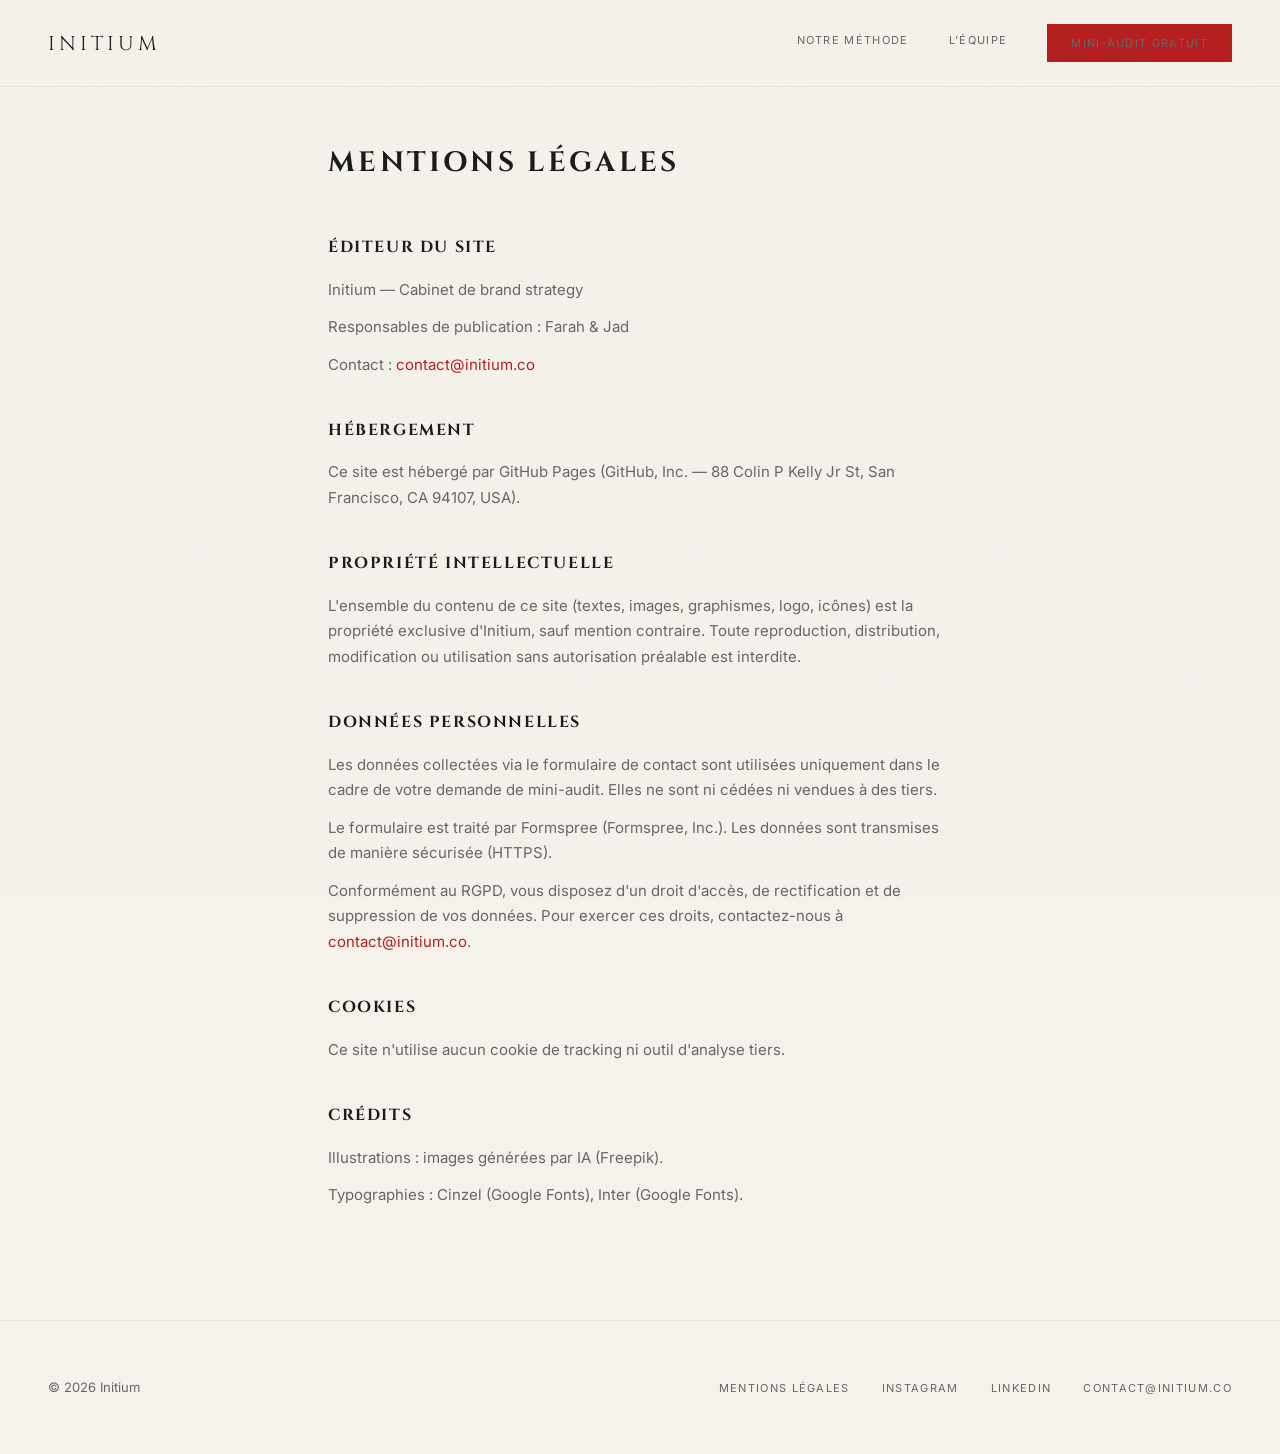
==== mentions-legales.html @ c175eb3e "Initium V3 — site one-page + mini-audit landing" ====
<!DOCTYPE html>
<html lang="fr">
<head>
  <meta charset="UTF-8">
  <meta name="viewport" content="width=device-width, initial-scale=1.0">
  <title>Mentions légales — Initium</title>
  <link href="https://fonts.googleapis.com/css2?family=Cinzel:wght@400;500;700&family=Inter:wght@300;400;500&display=swap" rel="stylesheet">
  <link rel="stylesheet" href="css/style.css">
</head>
<body>

  <!-- Navigation -->
  <nav class="site-nav" id="nav">
    <a href="index.html" class="site-nav__logo">Initium</a>
    <button class="site-nav__hamburger" id="hamburger" aria-label="Menu">
      <span></span><span></span><span></span>
    </button>
    <ul class="site-nav__links" id="navLinks">
      <li><a href="index.html#methode">Notre méthode</a></li>
      <li><a href="index.html#equipe">L'équipe</a></li>
      <li><a href="mini-audit.html" class="btn btn--filled" style="padding: 10px 24px; font-size: 11px;">Mini-audit gratuit</a></li>
    </ul>
  </nav>

  <!-- ===== CONTENU ===== -->
  <div class="legal-content">
    <h1>Mentions légales</h1>

    <h2>Éditeur du site</h2>
    <p>Initium — Cabinet de brand strategy</p>
    <p>Responsables de publication : Farah &amp; Jad</p>
    <p>Contact : <a href="mailto:contact@initium.co" style="color: var(--rouge);">contact@initium.co</a></p>

    <h2>Hébergement</h2>
    <p>Ce site est hébergé par GitHub Pages (GitHub, Inc. — 88 Colin P Kelly Jr St, San Francisco, CA 94107, USA).</p>

    <h2>Propriété intellectuelle</h2>
    <p>L'ensemble du contenu de ce site (textes, images, graphismes, logo, icônes) est la propriété exclusive d'Initium, sauf mention contraire. Toute reproduction, distribution, modification ou utilisation sans autorisation préalable est interdite.</p>

    <h2>Données personnelles</h2>
    <p>Les données collectées via le formulaire de contact sont utilisées uniquement dans le cadre de votre demande de mini-audit. Elles ne sont ni cédées ni vendues à des tiers.</p>
    <p>Le formulaire est traité par Formspree (Formspree, Inc.). Les données sont transmises de manière sécurisée (HTTPS).</p>
    <p>Conformément au RGPD, vous disposez d'un droit d'accès, de rectification et de suppression de vos données. Pour exercer ces droits, contactez-nous à <a href="mailto:contact@initium.co" style="color: var(--rouge);">contact@initium.co</a>.</p>

    <h2>Cookies</h2>
    <p>Ce site n'utilise aucun cookie de tracking ni outil d'analyse tiers.</p>

    <h2>Crédits</h2>
    <p>Illustrations : images générées par IA (Freepik).</p>
    <p>Typographies : Cinzel (Google Fonts), Inter (Google Fonts).</p>
  </div>

  <!-- ===== FOOTER ===== -->
  <footer class="site-footer">
    <span>© 2026 Initium</span>
    <ul class="site-footer__links">
      <li><a href="mentions-legales.html">Mentions légales</a></li>
      <li><a href="https://instagram.com/" target="_blank" rel="noopener">Instagram</a></li>
      <li><a href="https://linkedin.com/" target="_blank" rel="noopener">LinkedIn</a></li>
      <li><a href="mailto:contact@initium.co">contact@initium.co</a></li>
    </ul>
  </footer>

  <!-- ===== SCRIPTS ===== -->
  <script>
    /* --- Hamburger menu --- */
    const hamburger = document.getElementById('hamburger');
    const navLinks = document.getElementById('navLinks');
    hamburger.addEventListener('click', () => {
      hamburger.classList.toggle('active');
      navLinks.classList.toggle('open');
    });
    navLinks.querySelectorAll('a').forEach(link => {
      link.addEventListener('click', () => {
        hamburger.classList.remove('active');
        navLinks.classList.remove('open');
      });
    });

    /* --- Nav scroll --- */
    const nav = document.getElementById('nav');
    window.addEventListener('scroll', () => {
      nav.classList.toggle('site-nav--scrolled', window.scrollY > 80);
    });
  </script>

</body>
</html>
---- css/style.css ----
/* ===== INITIUM V2.0.1 — Poussé ===== */
/* Télescopage temporel · Patterns actifs · Textures · Dynamique */

/* --- Reset --- */
*, *::before, *::after { margin: 0; padding: 0; box-sizing: border-box; }

/* --- Variables --- */
:root {
  --blanc-casse: #F5F2EC;
  --noir-encre: #1A1A1A;
  --gris-cendre: #666666;
  --gris-perle: #E8E4DC;
  --rouge: #B51E1E;
  --blanc: #FFFFFF;
}

/* --- Curseur rouge --- */
html { cursor: default; }
.cursor-dot {
  position: fixed;
  width: 10px; height: 10px;
  background: var(--rouge);
  border-radius: 50%;
  pointer-events: none;
  z-index: 9999;
  mix-blend-mode: multiply;
  transition: transform 0.15s ease, opacity 0.2s;
  transform: translate(-50%, -50%);
}
.cursor-dot--hover {
  transform: translate(-50%, -50%) scale(3);
  opacity: 0.4;
}

/* --- Texture papier (overlay global) --- */
body::before {
  content: '';
  position: fixed;
  inset: 0;
  z-index: 9000;
  pointer-events: none;
  opacity: 0.03;
  background-image: url("data:image/svg+xml,%3Csvg width='300' height='300' xmlns='http://www.w3.org/2000/svg'%3E%3Cfilter id='n'%3E%3CfeTurbulence type='fractalNoise' baseFrequency='0.75' numOctaves='4' stitchTiles='stitch'/%3E%3C/filter%3E%3Crect width='100%25' height='100%25' filter='url(%23n)' opacity='1'/%3E%3C/svg%3E");
}

/* --- Base --- */
html { scroll-behavior: smooth; }

body {
  font-family: 'Inter', 'Helvetica Neue', Helvetica, Arial, sans-serif;
  background: var(--blanc-casse);
  color: var(--noir-encre);
  font-size: 17px;
  line-height: 1.65;
  -webkit-font-smoothing: antialiased;
  overflow-x: hidden;
}

/* --- Typographie lapidaire --- */
.t-lapidaire {
  font-family: 'Cinzel', 'Trajan Pro', serif;
  text-transform: uppercase;
  letter-spacing: 0.12em;
  font-weight: 400;
  line-height: 1.15;
}
.t-lapidaire--xxl {
  font-size: clamp(48px, 7vw, 120px);
  letter-spacing: 0.08em;
  line-height: 1.0;
}
.t-lapidaire--lg {
  font-size: clamp(32px, 4.5vw, 64px);
  letter-spacing: 0.15em;
}
.t-lapidaire--md {
  font-size: clamp(22px, 3vw, 38px);
  letter-spacing: 0.12em;
}
.t-lapidaire--sm {
  font-size: clamp(13px, 1.2vw, 15px);
  letter-spacing: 0.2em;
}

/* --- Typographie corps --- */
.t-corps { font-size: 17px; line-height: 1.65; color: var(--gris-cendre); }
.t-corps--lg { font-size: 19px; line-height: 1.7; }

/* --- Intertitre rouge petites capitales --- */
.t-intertitre {
  font-family: 'Cinzel', serif;
  font-size: 12px;
  letter-spacing: 0.25em;
  text-transform: uppercase;
  color: var(--rouge);
  font-weight: 400;
}

/* --- Links --- */
a { color: inherit; text-decoration: none; }

/* --- Filets --- */
.filet { width: 48px; height: 1px; background: var(--rouge); }
.filet--v { width: 1px; height: 48px; background: var(--rouge); }
.filet--long { width: 100%; height: 1px; background: var(--gris-perle); }
.filet--rouge-long { width: 100%; height: 1px; background: var(--rouge); opacity: 0.3; }

/* --- Boutons --- */
.btn {
  display: inline-block;
  padding: 14px 36px;
  font-family: 'Inter', sans-serif;
  font-size: 12px;
  letter-spacing: 0.15em;
  text-transform: uppercase;
  color: var(--noir-encre);
  background: transparent;
  border: none;
  border-bottom: 1px solid var(--rouge);
  border-radius: 0;
  cursor: pointer;
  transition: all 0.4s cubic-bezier(0.25, 0, 0, 1);
  position: relative;
}
.btn::after {
  content: '';
  position: absolute;
  bottom: -1px; left: 0;
  width: 0; height: 1px;
  background: var(--rouge);
  transition: width 0.4s cubic-bezier(0.25, 0, 0, 1);
}
.btn:hover { color: var(--rouge); }
.btn:hover::after { width: 100%; }

.btn--filled {
  background: var(--rouge);
  color: var(--blanc-casse);
  border-bottom: none;
  padding: 16px 40px;
}
.btn--filled:hover {
  background: var(--noir-encre);
  color: var(--blanc-casse);
}

/* --- Navigation --- */
.site-nav {
  position: fixed;
  top: 0; left: 0; right: 0;
  z-index: 1000;
  display: flex;
  justify-content: space-between;
  align-items: center;
  padding: 24px 48px;
  background: rgba(245, 242, 236, 0.9);
  backdrop-filter: blur(12px);
  border-bottom: 1px solid rgba(26, 26, 26, 0.06);
  transition: padding 0.3s;
}
.site-nav--scrolled { padding: 16px 48px; }

.site-nav__logo {
  font-family: 'Cinzel', serif;
  font-size: 20px;
  letter-spacing: 0.2em;
  text-transform: uppercase;
  color: var(--noir-encre);
}

.site-nav__links {
  display: flex; gap: 40px; list-style: none;
}
.site-nav__links a {
  font-family: 'Inter', sans-serif;
  font-size: 11px;
  letter-spacing: 0.12em;
  text-transform: uppercase;
  color: var(--gris-cendre);
  transition: color 0.3s;
  position: relative;
}
.site-nav__links a::after {
  content: '';
  position: absolute;
  bottom: -4px; left: 0;
  width: 0; height: 1px;
  background: var(--rouge);
  transition: width 0.3s;
}
.site-nav__links a:hover { color: var(--rouge); }
.site-nav__links a:hover::after { width: 100%; }

/* ===== PATTERNS ===== */

/* Pointillés */
.pat-dots {
  background-image: radial-gradient(circle, var(--noir-encre) 1px, transparent 1px);
  background-size: 24px 24px;
}

/* Grille fine */
.pat-grid {
  background-image:
    linear-gradient(rgba(26, 26, 26, 0.07) 1px, transparent 1px),
    linear-gradient(90deg, rgba(26, 26, 26, 0.07) 1px, transparent 1px);
  background-size: 48px 48px;
}

/* Grille dense */
.pat-grid-dense {
  background-image:
    linear-gradient(rgba(26, 26, 26, 0.04) 1px, transparent 1px),
    linear-gradient(90deg, rgba(26, 26, 26, 0.04) 1px, transparent 1px);
  background-size: 16px 16px;
}

/* Lignes horizontales */
.pat-lines {
  background-image: repeating-linear-gradient(
    0deg, transparent, transparent 23px,
    rgba(26, 26, 26, 0.06) 23px, rgba(26, 26, 26, 0.06) 24px
  );
}

/* Diagonales */
.pat-diag {
  background-image: repeating-linear-gradient(
    45deg, transparent, transparent 11px,
    rgba(26, 26, 26, 0.04) 11px, rgba(26, 26, 26, 0.04) 12px
  );
}

/* Méandre grec (simplifié CSS) */
.pat-meandre {
  background-image:
    linear-gradient(90deg, transparent 44px, rgba(26,26,26,0.05) 44px, rgba(26,26,26,0.05) 45px, transparent 45px),
    linear-gradient(transparent 44px, rgba(26,26,26,0.05) 44px, rgba(26,26,26,0.05) 45px, transparent 45px),
    linear-gradient(90deg, transparent 20px, rgba(26,26,26,0.03) 20px, rgba(26,26,26,0.03) 21px, transparent 21px),
    linear-gradient(transparent 20px, rgba(26,26,26,0.03) 20px, rgba(26,26,26,0.03) 21px, transparent 21px);
  background-size: 45px 45px, 45px 45px, 21px 21px, 21px 21px;
}

/* Chevrons */
.pat-chevron {
  background-image:
    linear-gradient(135deg, rgba(26,26,26,0.04) 25%, transparent 25%),
    linear-gradient(225deg, rgba(26,26,26,0.04) 25%, transparent 25%);
  background-size: 40px 20px;
  background-position: 0 0, 20px 0;
}

/* Damier */
.pat-checker {
  background-image:
    linear-gradient(45deg, rgba(26,26,26,0.03) 25%, transparent 25%, transparent 75%, rgba(26,26,26,0.03) 75%),
    linear-gradient(45deg, rgba(26,26,26,0.03) 25%, transparent 25%, transparent 75%, rgba(26,26,26,0.03) 75%);
  background-size: 40px 40px;
  background-position: 0 0, 20px 20px;
}

/* Pattern inversé (sur fond sombre) */
.pat-dots--light {
  background-image: radial-gradient(circle, rgba(245,242,236,0.08) 1px, transparent 1px);
  background-size: 24px 24px;
}
.pat-grid--light {
  background-image:
    linear-gradient(rgba(245,242,236,0.05) 1px, transparent 1px),
    linear-gradient(90deg, rgba(245,242,236,0.05) 1px, transparent 1px);
  background-size: 48px 48px;
}
.pat-diag--light {
  background-image: repeating-linear-gradient(
    45deg, transparent, transparent 11px,
    rgba(245,242,236,0.04) 11px, rgba(245,242,236,0.04) 12px
  );
}

/* ===== PATTERN LAYERS (positionnés absolument) ===== */
.pattern-layer {
  position: absolute;
  pointer-events: none;
  z-index: 0;
}

/* ===== SECTIONS ===== */
.section {
  padding: 160px 48px;
  position: relative;
  overflow: visible;
}
.section__inner {
  max-width: 1200px;
  margin: 0 auto;
  position: relative;
  z-index: 2;
}

.section--blanc { background: var(--blanc-casse); }
.section--perle { background: var(--gris-perle); }
.section--noir { background: var(--noir-encre); color: var(--blanc-casse); }
.section--noir .t-corps { color: rgba(245, 242, 236, 0.55); }

/* ===== HERO ===== */
.hero {
  min-height: 100vh;
  display: flex;
  align-items: center;
  position: relative;
  overflow: visible;
  background: var(--blanc-casse);
  padding-top: 80px;
}

.hero__inner {
  max-width: 1300px;
  margin: 0 auto;
  padding: 0 48px;
  display: grid;
  grid-template-columns: 1fr 1fr;
  gap: 80px;
  align-items: center;
  width: 100%;
  position: relative;
  z-index: 2;
}

.hero__content { position: relative; z-index: 2; }

/* Grande lettre décorative en arrière-plan */
.hero__deco-letter {
  position: absolute;
  font-family: 'Cinzel', serif;
  font-size: clamp(200px, 30vw, 500px);
  color: transparent;
  -webkit-text-stroke: 1px rgba(26, 26, 26, 0.04);
  line-height: 1;
  z-index: 0;
  pointer-events: none;
  user-select: none;
  top: 50%;
  left: -10%;
  transform: translateY(-50%);
}

.hero__figure {
  position: relative;
  z-index: 1;
  display: flex;
  align-items: flex-end;
  justify-content: center;
  min-height: 600px;
  overflow: visible;
}

.hero__figure img {
  height: 110vh;
  width: auto;
  max-width: none;
  max-height: none;
  position: relative;
  z-index: 2;
  transform: rotate(-2deg);
  transform-origin: bottom center;
  transition: transform 0.6s cubic-bezier(0.25, 0, 0, 1);
  margin-bottom: -15vh;
  filter: drop-shadow(20px 30px 40px rgba(26, 26, 26, 0.35));
}

/* Cadre pattern derrière la figure */
.hero__figure-frame {
  position: absolute;
  width: 90%;
  height: 100%;
  z-index: 1;
  mix-blend-mode: multiply;
}
/* Décalé en haut à droite */
.hero__figure-frame--offset {
  top: -40px;
  right: -40px;
}

/* ===== MARQUEE / BANDEAU DÉFILANT ===== */
.marquee {
  overflow: hidden;
  white-space: nowrap;
  padding: 32px 0;
  border-top: 1px solid rgba(26,26,26,0.06);
  border-bottom: 1px solid rgba(26,26,26,0.06);
  position: relative;
}
.marquee--noir {
  background: var(--noir-encre);
  border-color: rgba(245,242,236,0.06);
}
.marquee__track {
  display: inline-flex;
  animation: marquee-scroll 30s linear infinite;
}
.marquee__item {
  font-family: 'Cinzel', serif;
  font-size: clamp(24px, 3vw, 42px);
  text-transform: uppercase;
  letter-spacing: 0.15em;
  padding: 0 48px;
  color: var(--noir-encre);
  display: flex;
  align-items: center;
  gap: 48px;
}
.marquee--noir .marquee__item { color: rgba(245,242,236,0.15); }
.marquee__sep {
  width: 6px; height: 6px;
  background: var(--rouge);
  border-radius: 0;
  flex-shrink: 0;
}
@keyframes marquee-scroll {
  0% { transform: translateX(0); }
  100% { transform: translateX(-50%); }
}

/* ===== SPLIT LAYOUT ===== */
.split {
  display: grid;
  grid-template-columns: 1fr 1fr;
  gap: 0;
  align-items: stretch;
  min-height: 80vh;
}

.split__text {
  padding: 100px 80px;
  display: flex;
  flex-direction: column;
  justify-content: center;
  position: relative;
}

.split__figure {
  position: relative;
  min-height: 700px;
  display: flex;
  align-items: center;
  justify-content: center;
  overflow: visible;
}
.split__figure img {
  height: 100vh;
  width: auto;
  max-width: none;
  max-height: none;
  position: relative;
  z-index: 2;
  transform: rotate(1.5deg);
  transform-origin: center bottom;
  margin-top: -10vh;
  margin-bottom: -10vh;
  filter: drop-shadow(15px 25px 35px rgba(26, 26, 26, 0.3));
}


/* ===== NUMÉRO DE SECTION GÉANT ===== */
.section-num-giant {
  font-family: 'Cinzel', serif;
  font-size: clamp(80px, 12vw, 180px);
  color: transparent;
  -webkit-text-stroke: 1px rgba(26, 26, 26, 0.06);
  line-height: 1;
  position: absolute;
  right: -20px;
  top: -20px;
  z-index: 0;
  pointer-events: none;
  user-select: none;
}
.section--noir .section-num-giant {
  -webkit-text-stroke-color: rgba(245, 242, 236, 0.05);
}

/* ===== SECTION NUMBER (petit) ===== */
.section-number {
  font-family: 'Cinzel', serif;
  font-size: 11px;
  letter-spacing: 0.3em;
  color: var(--gris-cendre);
  margin-bottom: 48px;
  display: flex;
  align-items: center;
  gap: 16px;
}
.section-number::after {
  content: '';
  width: 60px; height: 1px;
  background: var(--rouge);
  opacity: 0.4;
}
.section--noir .section-number::after { opacity: 0.3; }

/* ===== CARDS ===== */
.cards-row {
  display: grid;
  grid-template-columns: repeat(3, 1fr);
  gap: 1px;
  margin-top: 80px;
}

.card {
  background: var(--blanc-casse);
  padding: 56px 40px;
  position: relative;
  overflow: hidden;
  transition: background 0.3s;
}
.card:hover { background: var(--gris-perle); }

.card__corner {
  position: absolute;
  top: 0; right: 0;
  width: 40px; height: 40px;
  border-right: 1px solid var(--rouge);
  border-top: 1px solid var(--rouge);
  opacity: 0.3;
  transition: opacity 0.3s;
}
.card:hover .card__corner { opacity: 1; }

.card__roman {
  font-family: 'Cinzel', serif;
  font-size: 14px;
  letter-spacing: 0.2em;
  color: var(--rouge);
  margin-bottom: 24px;
}

.card__title {
  font-family: 'Cinzel', serif;
  font-size: 17px;
  letter-spacing: 0.1em;
  text-transform: uppercase;
  color: var(--noir-encre);
  margin-bottom: 16px;
  line-height: 1.3;
}

.card__text {
  font-size: 15px;
  color: var(--gris-cendre);
  line-height: 1.65;
}

.section--noir .card {
  background: rgba(245, 242, 236, 0.02);
  border: 1px solid rgba(245, 242, 236, 0.04);
}
.section--noir .card:hover { background: rgba(245, 242, 236, 0.05); }
.section--noir .card__title { color: var(--blanc-casse); }

/* ===== ORNEMENTS ===== */

/* Frise grecque (méandre) en SVG inline */
.greek-border {
  height: 16px;
  background-repeat: repeat-x;
  background-size: 32px 16px;
  background-image: url("data:image/svg+xml,%3Csvg xmlns='http://www.w3.org/2000/svg' width='32' height='16' viewBox='0 0 32 16'%3E%3Cpath d='M0 8h8V0h8v8h8v8H8V8H0z' fill='none' stroke='%23B51E1E' stroke-width='0.5' opacity='0.35'/%3E%3C/svg%3E");
  opacity: 0.6;
}

/* Croix décorative */
.ornament-cross {
  display: inline-block;
  width: 20px; height: 20px;
  position: relative;
}
.ornament-cross::before,
.ornament-cross::after {
  content: '';
  position: absolute;
  background: var(--rouge);
}
.ornament-cross::before {
  width: 1px; height: 100%;
  left: 50%; top: 0;
}
.ornament-cross::after {
  width: 100%; height: 1px;
  top: 50%; left: 0;
}

/* Point rouge */
.dot-red {
  display: inline-block;
  width: 6px; height: 6px;
  background: var(--rouge);
}

/* ===== REVEAL AU SCROLL ===== */
.reveal {
  opacity: 0;
  transform: translateY(40px);
  transition: opacity 0.8s cubic-bezier(0.25, 0, 0, 1),
              transform 0.8s cubic-bezier(0.25, 0, 0, 1);
}
.reveal--visible {
  opacity: 1;
  transform: translateY(0);
}
.reveal--delay-1 { transition-delay: 0.1s; }
.reveal--delay-2 { transition-delay: 0.2s; }
.reveal--delay-3 { transition-delay: 0.3s; }

/* Reveal horizontal */
.reveal-h {
  opacity: 0;
  transform: translateX(-30px);
  transition: opacity 0.8s cubic-bezier(0.25, 0, 0, 1),
              transform 0.8s cubic-bezier(0.25, 0, 0, 1);
}
.reveal-h--visible {
  opacity: 1;
  transform: translateX(0);
}

/* ===== FOOTER ===== */
.site-footer {
  padding: 56px 48px;
  border-top: 1px solid rgba(26,26,26,0.06);
  display: flex;
  justify-content: space-between;
  align-items: center;
  background: var(--blanc-casse);
  color: var(--gris-cendre);
  font-size: 13px;
}
.site-footer__links {
  display: flex; gap: 32px; list-style: none;
}
.site-footer__links a {
  font-size: 11px; letter-spacing: 0.12em;
  text-transform: uppercase; color: var(--gris-cendre);
  transition: color 0.3s;
}
.site-footer__links a:hover { color: var(--rouge); }

/* ===== SPACING ===== */
.mb-16 { margin-bottom: 16px; }
.mb-24 { margin-bottom: 24px; }
.mb-32 { margin-bottom: 32px; }
.mb-48 { margin-bottom: 48px; }
.mb-64 { margin-bottom: 64px; }
.mb-80 { margin-bottom: 80px; }

/* ===== RESPONSIVE ===== */
@media (max-width: 1024px) {
  .hero__inner { grid-template-columns: 1fr; gap: 48px; }
  .hero__figure { min-height: 400px; }
  .hero__figure img { height: 75vh; margin-bottom: -10vh; }
  .hero__deco-letter { font-size: 200px; }
  .split { grid-template-columns: 1fr; }
  .split__text { padding: 64px 32px; }
  .split__figure { min-height: 500px; }
  .split__figure img { height: 70vh; margin-top: -5vh; margin-bottom: -5vh; }
  .cards-row { grid-template-columns: 1fr; }
}

@media (max-width: 768px) {
  .site-nav { padding: 16px 24px; }
  .site-nav__links { gap: 20px; }
  .site-nav__links a { font-size: 10px; }
  .section { padding: 100px 24px; }
  .hero__inner { padding: 0 24px; }
  .split__text { padding: 48px 24px; }
  .marquee__item { font-size: 20px; padding: 0 24px; gap: 24px; }
  .section-num-giant { font-size: 80px; }
  .site-footer {
    flex-direction: column; gap: 20px;
    text-align: center; padding: 40px 24px;
  }
  .cursor-dot { display: none; }
}

@media (max-width: 480px) {
  .hero { padding-top: 60px; }
}

/* ===== V3 ADDITIONS ===== */

/* --- Hamburger Menu --- */
.site-nav__hamburger {
  display: none;
  flex-direction: column;
  gap: 5px;
  background: none;
  border: none;
  cursor: pointer;
  padding: 8px;
  z-index: 1002;
}
.site-nav__hamburger span {
  display: block;
  width: 24px;
  height: 1.5px;
  background: var(--noir-encre);
  transition: all 0.3s;
}
.site-nav__hamburger.active span:nth-child(1) {
  transform: rotate(45deg) translate(4px, 4px);
}
.site-nav__hamburger.active span:nth-child(2) { opacity: 0; }
.site-nav__hamburger.active span:nth-child(3) {
  transform: rotate(-45deg) translate(5px, -5px);
}

@media (max-width: 768px) {
  .site-nav__hamburger { display: flex; }
  .site-nav__links {
    position: fixed;
    top: 0; left: 0; right: 0; bottom: 0;
    background: rgba(245, 242, 236, 0.98);
    backdrop-filter: blur(20px);
    flex-direction: column;
    justify-content: center;
    align-items: center;
    gap: 32px;
    opacity: 0;
    pointer-events: none;
    transition: opacity 0.3s;
    z-index: 1001;
  }
  .site-nav__links.open {
    opacity: 1;
    pointer-events: all;
  }
  .site-nav__links a {
    font-size: 14px !important;
    letter-spacing: 0.15em;
  }
}

/* --- Timeline (Méthode section) --- */
.timeline {
  position: relative;
  margin-top: 80px;
}
.timeline::before {
  content: '';
  position: absolute;
  left: 0;
  top: 0;
  bottom: 0;
  width: 1px;
  background: rgba(245, 242, 236, 0.12);
}
.timeline__step {
  position: relative;
  padding: 0 0 64px 56px;
}
.timeline__step:last-child { padding-bottom: 0; }
.timeline__step::before {
  content: '';
  position: absolute;
  left: -4px;
  top: 6px;
  width: 9px;
  height: 9px;
  background: var(--rouge);
}
.timeline__roman {
  font-family: 'Cinzel', serif;
  font-size: 12px;
  letter-spacing: 0.25em;
  color: var(--rouge);
  margin-bottom: 12px;
}
.timeline__title {
  font-family: 'Cinzel', serif;
  font-size: 18px;
  letter-spacing: 0.1em;
  text-transform: uppercase;
  color: var(--blanc-casse);
  margin-bottom: 12px;
}
.timeline__text {
  font-size: 15px;
  color: rgba(245, 242, 236, 0.55);
  line-height: 1.65;
  margin-bottom: 8px;
  max-width: 520px;
}
.timeline__deliverable {
  font-size: 12px;
  letter-spacing: 0.1em;
  text-transform: uppercase;
  color: rgba(245, 242, 236, 0.35);
}

/* --- Grid 2x2 (Offres) --- */
.grid-2x2 {
  display: grid;
  grid-template-columns: 1fr 1fr;
  gap: 1px;
  margin-top: 64px;
}
.grid-2x2 .card { background: var(--blanc-casse); }
.grid-2x2 .card:hover { background: #faf8f4; }

.card__delai {
  font-size: 11px;
  letter-spacing: 0.1em;
  text-transform: uppercase;
  color: var(--rouge);
  margin-top: 16px;
  opacity: 0.7;
}

@media (max-width: 768px) {
  .grid-2x2 { grid-template-columns: 1fr; }
}

/* --- FAQ Accordion --- */
.faq-list { margin-top: 64px; }
.faq-item {
  border-bottom: 1px solid rgba(245, 242, 236, 0.08);
}
.faq-question {
  width: 100%;
  background: none;
  border: none;
  text-align: left;
  padding: 28px 48px 28px 0;
  font-family: 'Cinzel', serif;
  font-size: 15px;
  letter-spacing: 0.08em;
  color: var(--blanc-casse);
  cursor: pointer;
  position: relative;
  line-height: 1.4;
  transition: color 0.3s;
}
.faq-question:hover { color: var(--rouge); }
.faq-question::after {
  content: '+';
  position: absolute;
  right: 0;
  top: 50%;
  transform: translateY(-50%);
  font-family: 'Inter', sans-serif;
  font-size: 20px;
  font-weight: 300;
  transition: transform 0.3s;
}
.faq-item.open .faq-question::after {
  transform: translateY(-50%) rotate(45deg);
}
.faq-answer {
  max-height: 0;
  overflow: hidden;
  transition: max-height 0.4s cubic-bezier(0.25, 0, 0, 1), padding 0.4s;
  padding: 0 48px 0 0;
}
.faq-item.open .faq-answer {
  max-height: 300px;
  padding-bottom: 28px;
}
.faq-answer p {
  font-size: 15px;
  color: rgba(245, 242, 236, 0.55);
  line-height: 1.65;
}
.faq-roman {
  font-family: 'Cinzel', serif;
  font-size: 11px;
  letter-spacing: 0.2em;
  color: var(--rouge);
  margin-right: 16px;
}

/* --- CTA Final Section --- */
.cta-final {
  text-align: center;
  padding: 180px 48px;
}
.cta-final .t-corps { max-width: 480px; margin: 0 auto; }

/* --- Phrase mémorable (italic, styled) --- */
.phrase-memorable {
  font-family: 'Cinzel', serif;
  font-size: clamp(16px, 2vw, 20px);
  font-style: italic;
  color: var(--noir-encre);
  letter-spacing: 0.05em;
  line-height: 1.5;
  margin: 40px 0;
  padding: 32px 0;
  border-top: 1px solid var(--gris-perle);
  border-bottom: 1px solid var(--gris-perle);
}

/* --- Team mini-blocs --- */
.team-blocs {
  display: flex;
  gap: 32px;
  margin-top: 40px;
  flex-wrap: wrap;
}
.team-bloc {
  flex: 1;
  min-width: 160px;
  padding: 20px 0;
  border-top: 1px solid var(--gris-perle);
}
.team-bloc__label {
  font-size: 11px;
  letter-spacing: 0.15em;
  text-transform: uppercase;
  color: var(--rouge);
  margin-bottom: 8px;
}
.team-bloc__value {
  font-size: 14px;
  color: var(--gris-cendre);
  line-height: 1.5;
}

/* --- Parcours (team bios) --- */
.team-parcours {
  font-size: 13px;
  color: var(--gris-cendre);
  margin-top: 8px;
  line-height: 1.6;
}
.team-parcours strong {
  color: var(--noir-encre);
  font-weight: 500;
}

/* --- Retainer note --- */
.retainer-note {
  text-align: center;
  font-size: 13px;
  letter-spacing: 0.08em;
  color: var(--gris-cendre);
  font-style: italic;
  margin-top: 48px;
}

/* --- Mini-audit page --- */
.mini-hero {
  min-height: auto;
  max-height: 40vh;
  display: flex;
  align-items: center;
  justify-content: center;
  text-align: center;
  padding: 140px 48px 80px;
  background: var(--blanc-casse);
  position: relative;
}

.steps-bar {
  display: flex;
  justify-content: center;
  gap: 0;
  padding: 48px 48px;
  background: var(--gris-perle);
  position: relative;
}
.steps-bar__item {
  flex: 1;
  max-width: 320px;
  padding: 24px 32px;
  text-align: center;
  position: relative;
}
.steps-bar__item:not(:last-child)::after {
  content: '';
  position: absolute;
  right: 0;
  top: 20%;
  height: 60%;
  width: 1px;
  background: var(--gris-cendre);
  opacity: 0.2;
}
.steps-bar__num {
  font-family: 'Cinzel', serif;
  font-size: 24px;
  color: var(--rouge);
  margin-bottom: 8px;
}
.steps-bar__title {
  font-family: 'Cinzel', serif;
  font-size: 13px;
  letter-spacing: 0.1em;
  text-transform: uppercase;
  margin-bottom: 8px;
}
.steps-bar__text {
  font-size: 14px;
  color: var(--gris-cendre);
  line-height: 1.5;
}

@media (max-width: 768px) {
  .steps-bar {
    flex-direction: column;
    padding: 32px 24px;
    gap: 24px;
  }
  .steps-bar__item::after { display: none !important; }
}

/* --- Form --- */
.form-section {
  padding: 80px 48px;
  background: var(--blanc-casse);
}
.form-wrapper {
  max-width: 560px;
  margin: 0 auto;
}
.form-group {
  margin-bottom: 24px;
}
.form-group label {
  display: block;
  font-size: 11px;
  letter-spacing: 0.15em;
  text-transform: uppercase;
  color: var(--gris-cendre);
  margin-bottom: 8px;
}
.form-group input,
.form-group select,
.form-group textarea {
  width: 100%;
  padding: 14px 16px;
  font-family: 'Inter', sans-serif;
  font-size: 15px;
  border: 1px solid var(--gris-perle);
  background: var(--blanc);
  color: var(--noir-encre);
  border-radius: 0;
  transition: border-color 0.3s;
  -webkit-appearance: none;
}
.form-group input:focus,
.form-group select:focus,
.form-group textarea:focus {
  outline: none;
  border-color: var(--rouge);
}
.form-group textarea {
  resize: vertical;
  min-height: 100px;
}
.form-row {
  display: grid;
  grid-template-columns: 1fr 1fr;
  gap: 24px;
}
@media (max-width: 480px) {
  .form-row { grid-template-columns: 1fr; }
}

.reassurance {
  display: flex;
  justify-content: center;
  gap: 32px;
  padding: 32px 0;
  font-size: 12px;
  letter-spacing: 0.1em;
  text-transform: uppercase;
  color: var(--gris-cendre);
}
.reassurance span { display: flex; align-items: center; gap: 8px; }
.reassurance span::before {
  content: '';
  width: 5px; height: 5px;
  background: var(--rouge);
}

@media (max-width: 480px) {
  .reassurance { flex-direction: column; align-items: center; gap: 12px; }
}

/* --- Sticky mobile CTA --- */
.sticky-cta-mobile {
  display: none;
  position: fixed;
  bottom: 0;
  left: 0;
  right: 0;
  z-index: 999;
  padding: 12px 24px;
  background: var(--rouge);
  text-align: center;
}
.sticky-cta-mobile a {
  font-family: 'Inter', sans-serif;
  font-size: 12px;
  letter-spacing: 0.15em;
  text-transform: uppercase;
  color: var(--blanc-casse);
}

@media (max-width: 768px) {
  .sticky-cta-mobile { display: block; }
  .site-footer { padding-bottom: 80px; }
}

/* --- Mentions légales --- */
.legal-content {
  max-width: 720px;
  margin: 0 auto;
  padding: 140px 48px 100px;
}
.legal-content h1 {
  font-family: 'Cinzel', serif;
  font-size: 28px;
  letter-spacing: 0.12em;
  text-transform: uppercase;
  margin-bottom: 48px;
}
.legal-content h2 {
  font-family: 'Cinzel', serif;
  font-size: 16px;
  letter-spacing: 0.1em;
  text-transform: uppercase;
  margin: 40px 0 16px;
  color: var(--noir-encre);
}
.legal-content p {
  font-size: 15px;
  color: var(--gris-cendre);
  line-height: 1.7;
  margin-bottom: 12px;
}

/* --- btn on dark bg --- */
.section--noir .btn {
  color: var(--blanc-casse);
  border-bottom-color: var(--rouge);
}
.section--noir .btn:hover { color: var(--rouge); }

/* --- Sub-CTA text --- */
.sub-cta {
  font-size: 12px;
  letter-spacing: 0.1em;
  text-transform: uppercase;
  color: var(--gris-cendre);
  margin-top: 16px;
}

/* --- Closing phrase --- */
.closing-phrase {
  font-family: 'Cinzel', serif;
  font-size: 14px;
  letter-spacing: 0.15em;
  color: var(--gris-cendre);
  font-style: italic;
  margin-top: 48px;
}

/* --- Split figure placeholder (team) --- */
.split__figure--placeholder {
  background: var(--gris-perle);
  display: flex;
  align-items: center;
  justify-content: center;
  font-family: 'Cinzel', serif;
  font-size: 13px;
  letter-spacing: 0.15em;
  text-transform: uppercase;
  color: var(--gris-cendre);
}
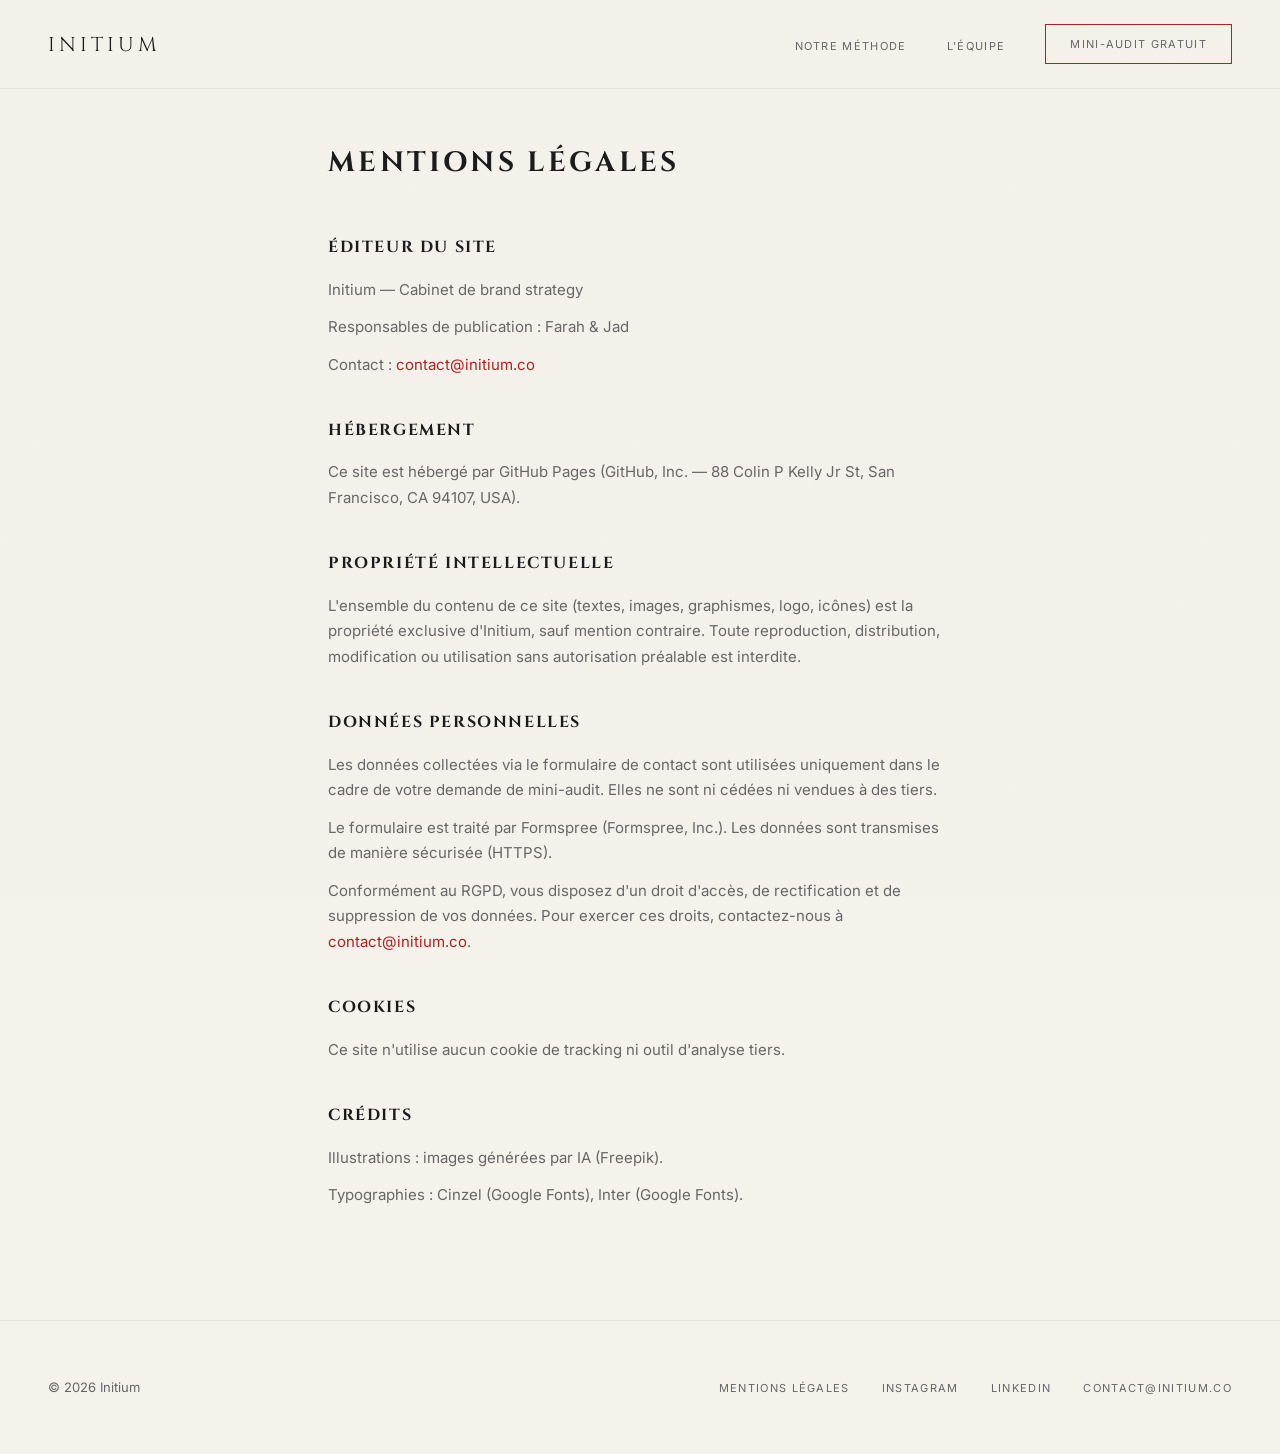
==== commit 97397dd9: "Refonte V3 complète : CSS refondu, JS unifié, accessibilité, animations variées - Nouveau js/main.js" ====
--- a/mentions-legales.html
+++ b/mentions-legales.html
@@ -4,10 +4,15 @@
   <meta charset="UTF-8">
   <meta name="viewport" content="width=device-width, initial-scale=1.0">
   <title>Mentions légales — Initium</title>
+  <!-- Favicon SVG -->
+  <link rel="icon" type="image/svg+xml" href="data:image/svg+xml,%3Csvg xmlns='http://www.w3.org/2000/svg' viewBox='0 0 32 32'%3E%3Crect width='32' height='32' fill='%23F5F2EC'/%3E%3Ctext x='50%25' y='50%25' dominant-baseline='central' text-anchor='middle' font-family='serif' font-size='22' font-weight='700' fill='%23B51E1E'%3EI%3C/text%3E%3C/svg%3E">
   <link href="https://fonts.googleapis.com/css2?family=Cinzel:wght@400;500;700&family=Inter:wght@300;400;500&display=swap" rel="stylesheet">
   <link rel="stylesheet" href="css/style.css">
 </head>
 <body>
+
+  <!-- Skip to content -->
+  <a href="#main-content" class="skip-to-content">Aller au contenu principal</a>
 
   <!-- Navigation -->
   <nav class="site-nav" id="nav">
@@ -18,9 +23,11 @@
     <ul class="site-nav__links" id="navLinks">
       <li><a href="index.html#methode">Notre méthode</a></li>
       <li><a href="index.html#equipe">L'équipe</a></li>
-      <li><a href="mini-audit.html" class="btn btn--filled" style="padding: 10px 24px; font-size: 11px;">Mini-audit gratuit</a></li>
+      <li><a href="mini-audit.html" class="site-nav__cta">Mini-audit gratuit</a></li>
     </ul>
   </nav>
+
+  <main id="main-content">
 
   <!-- ===== CONTENU ===== -->
   <div class="legal-content">
@@ -29,7 +36,7 @@
     <h2>Éditeur du site</h2>
     <p>Initium — Cabinet de brand strategy</p>
     <p>Responsables de publication : Farah &amp; Jad</p>
-    <p>Contact : <a href="mailto:contact@initium.co" style="color: var(--rouge);">contact@initium.co</a></p>
+    <p>Contact : <a href="mailto:contact@initium.co">contact@initium.co</a></p>
 
     <h2>Hébergement</h2>
     <p>Ce site est hébergé par GitHub Pages (GitHub, Inc. — 88 Colin P Kelly Jr St, San Francisco, CA 94107, USA).</p>
@@ -40,7 +47,7 @@
     <h2>Données personnelles</h2>
     <p>Les données collectées via le formulaire de contact sont utilisées uniquement dans le cadre de votre demande de mini-audit. Elles ne sont ni cédées ni vendues à des tiers.</p>
     <p>Le formulaire est traité par Formspree (Formspree, Inc.). Les données sont transmises de manière sécurisée (HTTPS).</p>
-    <p>Conformément au RGPD, vous disposez d'un droit d'accès, de rectification et de suppression de vos données. Pour exercer ces droits, contactez-nous à <a href="mailto:contact@initium.co" style="color: var(--rouge);">contact@initium.co</a>.</p>
+    <p>Conformément au RGPD, vous disposez d'un droit d'accès, de rectification et de suppression de vos données. Pour exercer ces droits, contactez-nous à <a href="mailto:contact@initium.co">contact@initium.co</a>.</p>
 
     <h2>Cookies</h2>
     <p>Ce site n'utilise aucun cookie de tracking ni outil d'analyse tiers.</p>
@@ -49,6 +56,8 @@
     <p>Illustrations : images générées par IA (Freepik).</p>
     <p>Typographies : Cinzel (Google Fonts), Inter (Google Fonts).</p>
   </div>
+
+  </main>
 
   <!-- ===== FOOTER ===== -->
   <footer class="site-footer">
@@ -61,28 +70,7 @@
     </ul>
   </footer>
 
-  <!-- ===== SCRIPTS ===== -->
-  <script>
-    /* --- Hamburger menu --- */
-    const hamburger = document.getElementById('hamburger');
-    const navLinks = document.getElementById('navLinks');
-    hamburger.addEventListener('click', () => {
-      hamburger.classList.toggle('active');
-      navLinks.classList.toggle('open');
-    });
-    navLinks.querySelectorAll('a').forEach(link => {
-      link.addEventListener('click', () => {
-        hamburger.classList.remove('active');
-        navLinks.classList.remove('open');
-      });
-    });
-
-    /* --- Nav scroll --- */
-    const nav = document.getElementById('nav');
-    window.addEventListener('scroll', () => {
-      nav.classList.toggle('site-nav--scrolled', window.scrollY > 80);
-    });
-  </script>
+  <script src="js/main.js" defer></script>
 
 </body>
 </html>
--- a/css/style.css
+++ b/css/style.css
@@ -1,5 +1,4 @@
-/* ===== INITIUM V2.0.1 — Poussé ===== */
-/* Télescopage temporel · Patterns actifs · Textures · Dynamique */
+/* ===== INITIUM V3 — REFONTE COMPLÈTE ===== */
 
 /* --- Reset --- */
 *, *::before, *::after { margin: 0; padding: 0; box-sizing: border-box; }
@@ -11,7 +10,46 @@
   --gris-cendre: #666666;
   --gris-perle: #E8E4DC;
   --rouge: #B51E1E;
+  --rouge-dark: #8B1717;
   --blanc: #FFFFFF;
+
+  --section-pad-y: clamp(100px, 12vw, 160px);
+  --section-pad-x: clamp(24px, 4vw, 48px);
+
+  --shadow-card: 0 2px 16px rgba(26, 26, 26, 0.06);
+  --shadow-card-hover: 0 8px 32px rgba(26, 26, 26, 0.12);
+  --shadow-btn: 0 4px 16px rgba(181, 30, 30, 0.25);
+
+  --transition-smooth: 0.4s cubic-bezier(0.25, 0, 0, 1);
+
+  --font-cinzel: 'Cinzel', 'Trajan Pro', serif;
+  --font-inter: 'Inter', 'Helvetica Neue', Helvetica, Arial, sans-serif;
+}
+
+/* --- Focus states (accessibilité) --- */
+:focus-visible {
+  outline: 2px solid var(--rouge);
+  outline-offset: 3px;
+}
+
+/* --- Skip to content --- */
+.skip-to-content {
+  position: absolute;
+  top: -100%;
+  left: 16px;
+  z-index: 10000;
+  background: var(--rouge);
+  color: var(--blanc-casse);
+  padding: 12px 24px;
+  font-family: var(--font-inter);
+  font-size: 13px;
+  letter-spacing: 0.1em;
+  text-transform: uppercase;
+  text-decoration: none;
+  transition: top 0.2s;
+}
+.skip-to-content:focus {
+  top: 16px;
 }
 
 /* --- Curseur rouge --- */
@@ -47,7 +85,7 @@
 html { scroll-behavior: smooth; }
 
 body {
-  font-family: 'Inter', 'Helvetica Neue', Helvetica, Arial, sans-serif;
+  font-family: var(--font-inter);
   background: var(--blanc-casse);
   color: var(--noir-encre);
   font-size: 17px;
@@ -58,7 +96,7 @@
 
 /* --- Typographie lapidaire --- */
 .t-lapidaire {
-  font-family: 'Cinzel', 'Trajan Pro', serif;
+  font-family: var(--font-cinzel);
   text-transform: uppercase;
   letter-spacing: 0.12em;
   font-weight: 400;
@@ -88,7 +126,7 @@
 
 /* --- Intertitre rouge petites capitales --- */
 .t-intertitre {
-  font-family: 'Cinzel', serif;
+  font-family: var(--font-cinzel);
   font-size: 12px;
   letter-spacing: 0.25em;
   text-transform: uppercase;
@@ -104,12 +142,13 @@
 .filet--v { width: 1px; height: 48px; background: var(--rouge); }
 .filet--long { width: 100%; height: 1px; background: var(--gris-perle); }
 .filet--rouge-long { width: 100%; height: 1px; background: var(--rouge); opacity: 0.3; }
+.filet--centered { width: 48px; height: 1px; background: var(--rouge); margin-left: auto; margin-right: auto; }
 
 /* --- Boutons --- */
 .btn {
   display: inline-block;
   padding: 14px 36px;
-  font-family: 'Inter', sans-serif;
+  font-family: var(--font-inter);
   font-size: 12px;
   letter-spacing: 0.15em;
   text-transform: uppercase;
@@ -119,7 +158,7 @@
   border-bottom: 1px solid var(--rouge);
   border-radius: 0;
   cursor: pointer;
-  transition: all 0.4s cubic-bezier(0.25, 0, 0, 1);
+  transition: all var(--transition-smooth);
   position: relative;
 }
 .btn::after {
@@ -128,7 +167,7 @@
   bottom: -1px; left: 0;
   width: 0; height: 1px;
   background: var(--rouge);
-  transition: width 0.4s cubic-bezier(0.25, 0, 0, 1);
+  transition: width var(--transition-smooth);
 }
 .btn:hover { color: var(--rouge); }
 .btn:hover::after { width: 100%; }
@@ -138,10 +177,17 @@
   color: var(--blanc-casse);
   border-bottom: none;
   padding: 16px 40px;
+  transition: all var(--transition-smooth);
 }
 .btn--filled:hover {
-  background: var(--noir-encre);
+  background: var(--rouge-dark);
   color: var(--blanc-casse);
+  box-shadow: var(--shadow-btn);
+  transform: translateY(-2px);
+}
+.btn--filled:active {
+  transform: translateY(0);
+  box-shadow: none;
 }
 
 /* --- Navigation --- */
@@ -161,7 +207,7 @@
 .site-nav--scrolled { padding: 16px 48px; }
 
 .site-nav__logo {
-  font-family: 'Cinzel', serif;
+  font-family: var(--font-cinzel);
   font-size: 20px;
   letter-spacing: 0.2em;
   text-transform: uppercase;
@@ -169,10 +215,10 @@
 }
 
 .site-nav__links {
-  display: flex; gap: 40px; list-style: none;
+  display: flex; gap: 40px; list-style: none; align-items: center;
 }
 .site-nav__links a {
-  font-family: 'Inter', sans-serif;
+  font-family: var(--font-inter);
   font-size: 11px;
   letter-spacing: 0.12em;
   text-transform: uppercase;
@@ -191,47 +237,54 @@
 .site-nav__links a:hover { color: var(--rouge); }
 .site-nav__links a:hover::after { width: 100%; }
 
+/* Nav CTA — bordure rouge, pas rempli */
+.site-nav__cta {
+  display: inline-block;
+  padding: 10px 24px;
+  font-family: var(--font-inter);
+  font-size: 11px;
+  letter-spacing: 0.12em;
+  text-transform: uppercase;
+  color: var(--rouge);
+  border: 1px solid var(--rouge);
+  background: transparent;
+  transition: all 0.3s;
+}
+.site-nav__cta::after { display: none; }
+.site-nav__cta:hover {
+  background: var(--rouge);
+  color: var(--blanc-casse);
+}
+
 /* ===== PATTERNS ===== */
-
-/* Pointillés */
 .pat-dots {
   background-image: radial-gradient(circle, var(--noir-encre) 1px, transparent 1px);
   background-size: 24px 24px;
 }
-
-/* Grille fine */
 .pat-grid {
   background-image:
     linear-gradient(rgba(26, 26, 26, 0.07) 1px, transparent 1px),
     linear-gradient(90deg, rgba(26, 26, 26, 0.07) 1px, transparent 1px);
   background-size: 48px 48px;
 }
-
-/* Grille dense */
 .pat-grid-dense {
   background-image:
     linear-gradient(rgba(26, 26, 26, 0.04) 1px, transparent 1px),
     linear-gradient(90deg, rgba(26, 26, 26, 0.04) 1px, transparent 1px);
   background-size: 16px 16px;
 }
-
-/* Lignes horizontales */
 .pat-lines {
   background-image: repeating-linear-gradient(
     0deg, transparent, transparent 23px,
     rgba(26, 26, 26, 0.06) 23px, rgba(26, 26, 26, 0.06) 24px
   );
 }
-
-/* Diagonales */
 .pat-diag {
   background-image: repeating-linear-gradient(
     45deg, transparent, transparent 11px,
     rgba(26, 26, 26, 0.04) 11px, rgba(26, 26, 26, 0.04) 12px
   );
 }
-
-/* Méandre grec (simplifié CSS) */
 .pat-meandre {
   background-image:
     linear-gradient(90deg, transparent 44px, rgba(26,26,26,0.05) 44px, rgba(26,26,26,0.05) 45px, transparent 45px),
@@ -240,8 +293,6 @@
     linear-gradient(transparent 20px, rgba(26,26,26,0.03) 20px, rgba(26,26,26,0.03) 21px, transparent 21px);
   background-size: 45px 45px, 45px 45px, 21px 21px, 21px 21px;
 }
-
-/* Chevrons */
 .pat-chevron {
   background-image:
     linear-gradient(135deg, rgba(26,26,26,0.04) 25%, transparent 25%),
@@ -249,8 +300,6 @@
   background-size: 40px 20px;
   background-position: 0 0, 20px 0;
 }
-
-/* Damier */
 .pat-checker {
   background-image:
     linear-gradient(45deg, rgba(26,26,26,0.03) 25%, transparent 25%, transparent 75%, rgba(26,26,26,0.03) 75%),
@@ -258,8 +307,6 @@
   background-size: 40px 40px;
   background-position: 0 0, 20px 20px;
 }
-
-/* Pattern inversé (sur fond sombre) */
 .pat-dots--light {
   background-image: radial-gradient(circle, rgba(245,242,236,0.08) 1px, transparent 1px);
   background-size: 24px 24px;
@@ -277,30 +324,55 @@
   );
 }
 
-/* ===== PATTERN LAYERS (positionnés absolument) ===== */
+/* ===== PATTERN LAYERS ===== */
 .pattern-layer {
   position: absolute;
   pointer-events: none;
   z-index: 0;
 }
+.pattern-layer--full { inset: 0; }
+.pattern-layer--50 { top: 0; right: 0; width: 50%; bottom: 0; }
 
 /* ===== SECTIONS ===== */
 .section {
-  padding: 160px 48px;
+  padding: var(--section-pad-y) var(--section-pad-x);
   position: relative;
   overflow: visible;
 }
+.section--compact {
+  --section-pad-y: clamp(70px, 8.4vw, 112px);
+}
+.section--generous {
+  --section-pad-y: clamp(130px, 15.6vw, 208px);
+}
+
 .section__inner {
   max-width: 1200px;
   margin: 0 auto;
   position: relative;
   z-index: 2;
 }
+.section__inner--narrow { max-width: 800px; }
 
 .section--blanc { background: var(--blanc-casse); }
 .section--perle { background: var(--gris-perle); }
 .section--noir { background: var(--noir-encre); color: var(--blanc-casse); }
 .section--noir .t-corps { color: rgba(245, 242, 236, 0.55); }
+
+/* Section centered text */
+.section--centered { text-align: center; }
+
+/* Section CTA wrap */
+.section__cta-wrap { text-align: center; margin-top: 48px; }
+
+/* ===== SECTION DIVIDER ===== */
+.section-divider {
+  height: 1px;
+  max-width: 200px;
+  margin: 0 auto;
+  background: linear-gradient(90deg, transparent, var(--rouge), transparent);
+  opacity: 0.35;
+}
 
 /* ===== HERO ===== */
 .hero {
@@ -328,10 +400,65 @@
 
 .hero__content { position: relative; z-index: 2; }
 
-/* Grande lettre décorative en arrière-plan */
+.hero__subtitle {
+  max-width: 460px;
+}
+
+/* Hero line animée */
+.hero__line {
+  width: 48px;
+  height: 1px;
+  background: var(--rouge);
+  transform: scaleX(0);
+  transform-origin: left;
+  animation: hero-line-in 0.8s 0.6s cubic-bezier(0.25, 0, 0, 1) forwards;
+}
+@keyframes hero-line-in {
+  to { transform: scaleX(1); }
+}
+
+/* Hero stats band */
+.hero__stats {
+  display: flex;
+  gap: 24px;
+  margin-top: 32px;
+  font-family: var(--font-inter);
+  font-size: 12px;
+  letter-spacing: 0.1em;
+  text-transform: uppercase;
+  color: var(--gris-cendre);
+}
+.hero__stats span {
+  display: flex;
+  align-items: center;
+  gap: 12px;
+}
+.hero__stats span:not(:last-child)::after {
+  content: '·';
+  margin-left: 12px;
+  color: var(--rouge);
+}
+
+/* Hero actions */
+.hero__actions {
+  display: flex;
+  gap: 20px;
+  flex-wrap: wrap;
+}
+
+/* Hero stagger animation */
+.hero__content .reveal:nth-child(1) { transition-delay: 0.1s; }
+.hero__content .reveal:nth-child(2) { transition-delay: 0.2s; }
+.hero__content .reveal:nth-child(3) { transition-delay: 0.35s; }
+.hero__content .reveal:nth-child(4) { transition-delay: 0.45s; }
+.hero__content .reveal:nth-child(5) { transition-delay: 0.55s; }
+.hero__content .reveal:nth-child(6) { transition-delay: 0.65s; }
+.hero__content .reveal:nth-child(7) { transition-delay: 0.75s; }
+
+/* Grande lettre décorative */
 .hero__deco-letter {
   position: absolute;
-  font-family: 'Cinzel', serif;
+  font-family: var(--font-cinzel);
   font-size: clamp(200px, 30vw, 500px);
   color: transparent;
   -webkit-text-stroke: 1px rgba(26, 26, 26, 0.04);
@@ -361,7 +488,7 @@
   max-height: none;
   position: relative;
   z-index: 2;
-  transform: rotate(-2deg);
+  transform: rotate(-2deg) translateX(5%);
   transform-origin: bottom center;
   transition: transform 0.6s cubic-bezier(0.25, 0, 0, 1);
   margin-bottom: -15vh;
@@ -376,13 +503,12 @@
   z-index: 1;
   mix-blend-mode: multiply;
 }
-/* Décalé en haut à droite */
 .hero__figure-frame--offset {
   top: -40px;
   right: -40px;
 }
 
-/* ===== MARQUEE / BANDEAU DÉFILANT ===== */
+/* ===== MARQUEE ===== */
 .marquee {
   overflow: hidden;
   white-space: nowrap;
@@ -391,6 +517,9 @@
   border-bottom: 1px solid rgba(26,26,26,0.06);
   position: relative;
 }
+.marquee:hover .marquee__track {
+  animation-play-state: paused;
+}
 .marquee--noir {
   background: var(--noir-encre);
   border-color: rgba(245,242,236,0.06);
@@ -400,7 +529,7 @@
   animation: marquee-scroll 30s linear infinite;
 }
 .marquee__item {
-  font-family: 'Cinzel', serif;
+  font-family: var(--font-cinzel);
   font-size: clamp(24px, 3vw, 42px);
   text-transform: uppercase;
   letter-spacing: 0.15em;
@@ -411,12 +540,15 @@
   gap: 48px;
 }
 .marquee--noir .marquee__item { color: rgba(245,242,236,0.15); }
+
+/* Losange separator */
 .marquee__sep {
-  width: 6px; height: 6px;
+  width: 8px; height: 8px;
   background: var(--rouge);
-  border-radius: 0;
   flex-shrink: 0;
-}
+  transform: rotate(45deg);
+}
+
 @keyframes marquee-scroll {
   0% { transform: translateX(0); }
   100% { transform: translateX(-50%); }
@@ -461,10 +593,9 @@
   filter: drop-shadow(15px 25px 35px rgba(26, 26, 26, 0.3));
 }
 
-
 /* ===== NUMÉRO DE SECTION GÉANT ===== */
 .section-num-giant {
-  font-family: 'Cinzel', serif;
+  font-family: var(--font-cinzel);
   font-size: clamp(80px, 12vw, 180px);
   color: transparent;
   -webkit-text-stroke: 1px rgba(26, 26, 26, 0.06);
@@ -476,13 +607,18 @@
   pointer-events: none;
   user-select: none;
 }
+.section-num-giant--centered {
+  left: 50%;
+  transform: translateX(-50%);
+  right: auto;
+}
 .section--noir .section-num-giant {
   -webkit-text-stroke-color: rgba(245, 242, 236, 0.05);
 }
 
 /* ===== SECTION NUMBER (petit) ===== */
 .section-number {
-  font-family: 'Cinzel', serif;
+  font-family: var(--font-cinzel);
   font-size: 11px;
   letter-spacing: 0.3em;
   color: var(--gris-cendre);
@@ -497,24 +633,39 @@
   background: var(--rouge);
   opacity: 0.4;
 }
+.section-number--centered { justify-content: center; }
 .section--noir .section-number::after { opacity: 0.3; }
 
 /* ===== CARDS ===== */
-.cards-row {
-  display: grid;
-  grid-template-columns: repeat(3, 1fr);
-  gap: 1px;
-  margin-top: 80px;
-}
-
 .card {
   background: var(--blanc-casse);
   padding: 56px 40px;
   position: relative;
   overflow: hidden;
-  transition: background 0.3s;
-}
-.card:hover { background: var(--gris-perle); }
+  box-shadow: var(--shadow-card);
+  transition: background 0.3s, transform var(--transition-smooth), box-shadow var(--transition-smooth);
+}
+.card:hover {
+  background: #faf8f4;
+  transform: translateY(-4px);
+  box-shadow: var(--shadow-card-hover);
+}
+
+/* Ligne rouge bottom qui grandit au hover */
+.card::after {
+  content: '';
+  position: absolute;
+  bottom: 0;
+  left: 50%;
+  width: 0;
+  height: 2px;
+  background: var(--rouge);
+  transition: width var(--transition-smooth), left var(--transition-smooth);
+}
+.card:hover::after {
+  width: 100%;
+  left: 0;
+}
 
 .card__corner {
   position: absolute;
@@ -528,7 +679,7 @@
 .card:hover .card__corner { opacity: 1; }
 
 .card__roman {
-  font-family: 'Cinzel', serif;
+  font-family: var(--font-cinzel);
   font-size: 14px;
   letter-spacing: 0.2em;
   color: var(--rouge);
@@ -536,7 +687,7 @@
 }
 
 .card__title {
-  font-family: 'Cinzel', serif;
+  font-family: var(--font-cinzel);
   font-size: 17px;
   letter-spacing: 0.1em;
   text-transform: uppercase;
@@ -551,6 +702,15 @@
   line-height: 1.65;
 }
 
+.card__delai {
+  font-size: 11px;
+  letter-spacing: 0.1em;
+  text-transform: uppercase;
+  color: var(--rouge);
+  margin-top: 16px;
+  opacity: 0.7;
+}
+
 .section--noir .card {
   background: rgba(245, 242, 236, 0.02);
   border: 1px solid rgba(245, 242, 236, 0.04);
@@ -559,8 +719,6 @@
 .section--noir .card__title { color: var(--blanc-casse); }
 
 /* ===== ORNEMENTS ===== */
-
-/* Frise grecque (méandre) en SVG inline */
 .greek-border {
   height: 16px;
   background-repeat: repeat-x;
@@ -569,7 +727,6 @@
   opacity: 0.6;
 }
 
-/* Croix décorative */
 .ornament-cross {
   display: inline-block;
   width: 20px; height: 20px;
@@ -590,7 +747,6 @@
   top: 50%; left: 0;
 }
 
-/* Point rouge */
 .dot-red {
   display: inline-block;
   width: 6px; height: 6px;
@@ -604,7 +760,7 @@
   transition: opacity 0.8s cubic-bezier(0.25, 0, 0, 1),
               transform 0.8s cubic-bezier(0.25, 0, 0, 1);
 }
-.reveal--visible {
+.reveal.is-visible {
   opacity: 1;
   transform: translateY(0);
 }
@@ -612,16 +768,37 @@
 .reveal--delay-2 { transition-delay: 0.2s; }
 .reveal--delay-3 { transition-delay: 0.3s; }
 
-/* Reveal horizontal */
-.reveal-h {
+/* Reveal scale (cards) */
+.reveal-scale {
   opacity: 0;
-  transform: translateX(-30px);
+  transform: scale(0.95);
   transition: opacity 0.8s cubic-bezier(0.25, 0, 0, 1),
               transform 0.8s cubic-bezier(0.25, 0, 0, 1);
 }
-.reveal-h--visible {
+.reveal-scale.is-visible {
   opacity: 1;
-  transform: translateX(0);
+  transform: scale(1);
+}
+
+/* Reveal clip (images) */
+.reveal-clip {
+  clip-path: inset(10% 10% 10% 10%);
+  transition: clip-path 1s cubic-bezier(0.25, 0, 0, 1);
+}
+.reveal-clip.is-visible {
+  clip-path: inset(0 0 0 0);
+}
+
+/* Reveal blur (phrase mémorable) */
+.reveal-blur {
+  opacity: 0;
+  filter: blur(8px);
+  transition: opacity 1s cubic-bezier(0.25, 0, 0, 1),
+              filter 1s cubic-bezier(0.25, 0, 0, 1);
+}
+.reveal-blur.is-visible {
+  opacity: 1;
+  filter: blur(0);
 }
 
 /* ===== FOOTER ===== */
@@ -652,6 +829,498 @@
 .mb-48 { margin-bottom: 48px; }
 .mb-64 { margin-bottom: 64px; }
 .mb-80 { margin-bottom: 80px; }
+.mt-80 { margin-top: 80px; }
+
+/* ===== HAMBURGER ===== */
+.site-nav__hamburger {
+  display: none;
+  flex-direction: column;
+  gap: 5px;
+  background: none;
+  border: none;
+  cursor: pointer;
+  padding: 8px;
+  z-index: 1002;
+}
+.site-nav__hamburger span {
+  display: block;
+  width: 24px;
+  height: 1.5px;
+  background: var(--noir-encre);
+  transition: all 0.3s;
+}
+.site-nav__hamburger.active span:nth-child(1) {
+  transform: rotate(45deg) translate(4px, 4px);
+}
+.site-nav__hamburger.active span:nth-child(2) { opacity: 0; }
+.site-nav__hamburger.active span:nth-child(3) {
+  transform: rotate(-45deg) translate(5px, -5px);
+}
+
+/* ===== TIMELINE HORIZONTALE (S5) ===== */
+.timeline {
+  display: grid;
+  grid-template-columns: repeat(4, 1fr);
+  gap: 0;
+  margin-top: 80px;
+}
+.timeline__step {
+  position: relative;
+  padding: 40px 32px 32px;
+  border-left: 1px solid rgba(245, 242, 236, 0.08);
+}
+.timeline__step:first-child { border-left: none; }
+
+/* Barre rouge top animée au reveal */
+.timeline__step::before {
+  content: '';
+  position: absolute;
+  top: 0;
+  left: 0;
+  width: 100%;
+  height: 2px;
+  background: var(--rouge);
+  transform: scaleX(0);
+  transform-origin: left;
+  transition: transform 0.8s cubic-bezier(0.25, 0, 0, 1);
+}
+.timeline__step.is-visible::before {
+  transform: scaleX(1);
+}
+
+.timeline__roman {
+  font-family: var(--font-cinzel);
+  font-size: 28px;
+  letter-spacing: 0.25em;
+  color: var(--rouge);
+  margin-bottom: 16px;
+}
+.timeline__title {
+  font-family: var(--font-cinzel);
+  font-size: 18px;
+  letter-spacing: 0.1em;
+  text-transform: uppercase;
+  color: var(--blanc-casse);
+  margin-bottom: 12px;
+}
+.timeline__text {
+  font-size: 15px;
+  color: rgba(245, 242, 236, 0.55);
+  line-height: 1.65;
+  margin-bottom: 8px;
+}
+.timeline__deliverable {
+  font-size: 12px;
+  letter-spacing: 0.1em;
+  text-transform: uppercase;
+  color: rgba(245, 242, 236, 0.35);
+}
+
+/* ===== GRID 2x2 (Offres) ===== */
+.grid-2x2 {
+  display: grid;
+  grid-template-columns: 1fr 1fr;
+  gap: 24px;
+  margin-top: 64px;
+}
+
+/* ===== FAQ ACCORDION ===== */
+.faq-list { margin-top: 64px; }
+.faq-item {
+  border-bottom: 1px solid rgba(245, 242, 236, 0.08);
+}
+.faq-question {
+  width: 100%;
+  background: none;
+  border: none;
+  text-align: left;
+  padding: 28px 48px 28px 0;
+  font-family: var(--font-cinzel);
+  font-size: 15px;
+  letter-spacing: 0.08em;
+  color: var(--blanc-casse);
+  cursor: pointer;
+  position: relative;
+  line-height: 1.4;
+  transition: color 0.3s;
+}
+.faq-question:hover { color: var(--rouge); }
+
+/* Croix CSS animée */
+.faq-question::before,
+.faq-question::after {
+  content: '';
+  position: absolute;
+  right: 8px;
+  top: 50%;
+  width: 16px;
+  height: 1.5px;
+  background: var(--blanc-casse);
+  transition: transform 0.3s cubic-bezier(0.25, 0, 0, 1);
+}
+.faq-question::before {
+  transform: translateY(-50%);
+}
+.faq-question::after {
+  transform: translateY(-50%) rotate(90deg);
+}
+.faq-item.open .faq-question::after {
+  transform: translateY(-50%) rotate(0);
+}
+
+.faq-answer {
+  max-height: 0;
+  overflow: hidden;
+  transition: max-height 0.4s cubic-bezier(0.25, 0, 0, 1), padding 0.4s;
+  padding: 0 48px 0 0;
+}
+.faq-item.open .faq-answer {
+  max-height: 300px;
+  padding-bottom: 28px;
+}
+.faq-answer p {
+  font-size: 15px;
+  color: rgba(245, 242, 236, 0.55);
+  line-height: 1.65;
+}
+.faq-roman {
+  font-family: var(--font-cinzel);
+  font-size: 14px;
+  letter-spacing: 0.2em;
+  color: var(--rouge);
+  margin-right: 16px;
+}
+
+/* ===== CTA FINAL ===== */
+.cta-final {
+  text-align: center;
+  padding: 180px 48px;
+  background: linear-gradient(180deg, var(--blanc-casse), var(--gris-perle));
+}
+.cta-final .t-corps { max-width: 480px; margin: 0 auto; }
+.cta-final .btn--filled {
+  padding: 20px 48px;
+  font-size: 13px;
+  box-shadow: var(--shadow-btn);
+}
+
+/* ===== S4 — PILIERS ARTIFICATION ===== */
+.pillars {
+  display: grid;
+  grid-template-columns: repeat(3, 1fr);
+  gap: 48px;
+  margin-top: 64px;
+}
+.pillar {
+  text-align: center;
+  padding: 40px 24px;
+  border-top: 1px solid var(--gris-perle);
+}
+.pillar__title {
+  font-family: var(--font-cinzel);
+  font-size: 15px;
+  letter-spacing: 0.15em;
+  text-transform: uppercase;
+  color: var(--noir-encre);
+  margin-bottom: 12px;
+}
+.pillar__text {
+  font-size: 15px;
+  color: var(--gris-cendre);
+  line-height: 1.65;
+}
+
+/* --- Phrase mémorable --- */
+.phrase-memorable {
+  font-family: var(--font-cinzel);
+  font-size: clamp(16px, 2vw, 20px);
+  font-style: italic;
+  color: var(--noir-encre);
+  letter-spacing: 0.05em;
+  line-height: 1.5;
+  margin: 40px auto;
+  max-width: 520px;
+  padding: 32px 0;
+  border-top: 1px solid var(--gris-perle);
+  border-bottom: 1px solid var(--gris-perle);
+}
+
+/* --- Team mini-blocs --- */
+.team-blocs {
+  display: flex;
+  gap: 32px;
+  margin-top: 40px;
+  flex-wrap: wrap;
+}
+.team-bloc {
+  flex: 1;
+  min-width: 160px;
+  padding: 20px 0;
+  border-top: 1px solid var(--gris-perle);
+}
+.team-bloc__label {
+  font-size: 11px;
+  letter-spacing: 0.15em;
+  text-transform: uppercase;
+  color: var(--rouge);
+  margin-bottom: 8px;
+}
+.team-bloc__value {
+  font-size: 14px;
+  color: var(--gris-cendre);
+  line-height: 1.5;
+}
+
+/* --- Parcours (team bios) --- */
+.team-parcours {
+  font-size: 13px;
+  color: var(--gris-cendre);
+  margin-top: 8px;
+  line-height: 1.6;
+}
+.team-parcours strong {
+  color: var(--noir-encre);
+  font-weight: 500;
+}
+
+/* --- Retainer note --- */
+.retainer-note {
+  text-align: center;
+  font-size: 13px;
+  letter-spacing: 0.08em;
+  color: var(--gris-cendre);
+  font-style: italic;
+  margin-top: 48px;
+}
+
+/* --- Sub-CTA text --- */
+.sub-cta {
+  font-size: 12px;
+  letter-spacing: 0.1em;
+  text-transform: uppercase;
+  color: var(--gris-cendre);
+  margin-top: 16px;
+}
+
+/* --- Closing phrase --- */
+.closing-phrase {
+  font-family: var(--font-cinzel);
+  font-size: 18px;
+  letter-spacing: 0.15em;
+  color: var(--gris-cendre);
+  font-style: italic;
+  margin-top: 48px;
+}
+
+/* --- btn on dark bg --- */
+.section--noir .btn {
+  color: var(--blanc-casse);
+  border-bottom-color: var(--rouge);
+}
+.section--noir .btn:hover { color: var(--rouge); }
+
+/* ===== MINI-AUDIT PAGE ===== */
+.mini-hero {
+  display: flex;
+  align-items: center;
+  justify-content: center;
+  text-align: center;
+  padding: clamp(120px, 15vw, 180px) var(--section-pad-x) clamp(60px, 8vw, 100px);
+  background: var(--blanc-casse);
+  position: relative;
+}
+
+.steps-bar {
+  display: flex;
+  justify-content: center;
+  gap: 0;
+  padding: 48px 48px;
+  background: var(--gris-perle);
+  position: relative;
+}
+.steps-bar__item {
+  flex: 1;
+  max-width: 320px;
+  padding: 24px 32px;
+  text-align: center;
+  position: relative;
+}
+.steps-bar__item:not(:last-child)::after {
+  content: '';
+  position: absolute;
+  right: 0;
+  top: 20%;
+  height: 60%;
+  width: 1px;
+  background: var(--gris-cendre);
+  opacity: 0.2;
+}
+.steps-bar__num {
+  font-family: var(--font-cinzel);
+  font-size: 24px;
+  color: var(--rouge);
+  margin-bottom: 8px;
+}
+.steps-bar__title {
+  font-family: var(--font-cinzel);
+  font-size: 13px;
+  letter-spacing: 0.1em;
+  text-transform: uppercase;
+  margin-bottom: 8px;
+}
+.steps-bar__text {
+  font-size: 14px;
+  color: var(--gris-cendre);
+  line-height: 1.5;
+}
+
+/* --- Form --- */
+.form-section {
+  padding: 80px var(--section-pad-x);
+  background: var(--blanc-casse);
+}
+.form-wrapper {
+  max-width: 560px;
+  margin: 0 auto;
+}
+.form-group {
+  margin-bottom: 24px;
+}
+.form-group label {
+  display: block;
+  font-size: 11px;
+  letter-spacing: 0.15em;
+  text-transform: uppercase;
+  color: var(--gris-cendre);
+  margin-bottom: 8px;
+}
+.form-group .label-optional {
+  opacity: 0.5;
+}
+.form-group input,
+.form-group select,
+.form-group textarea {
+  width: 100%;
+  padding: 14px 16px;
+  font-family: var(--font-inter);
+  font-size: 15px;
+  border: 1px solid var(--gris-perle);
+  background: var(--blanc);
+  color: var(--noir-encre);
+  border-radius: 0;
+  transition: border-color 0.3s;
+  -webkit-appearance: none;
+}
+.form-group input:focus,
+.form-group select:focus,
+.form-group textarea:focus {
+  border-color: var(--rouge);
+}
+
+/* Custom select arrow */
+.form-group select {
+  background-image: url("data:image/svg+xml,%3Csvg xmlns='http://www.w3.org/2000/svg' width='12' height='8' viewBox='0 0 12 8'%3E%3Cpath d='M1 1l5 5 5-5' stroke='%23666' stroke-width='1.5' fill='none' stroke-linecap='round' stroke-linejoin='round'/%3E%3C/svg%3E");
+  background-repeat: no-repeat;
+  background-position: right 16px center;
+  padding-right: 40px;
+}
+
+.form-group textarea {
+  resize: vertical;
+  min-height: 100px;
+}
+.form-row {
+  display: grid;
+  grid-template-columns: 1fr 1fr;
+  gap: 24px;
+}
+
+/* Form confirmation */
+.form-confirmation {
+  text-align: center;
+  padding: 48px 0;
+}
+
+.reassurance {
+  display: flex;
+  justify-content: center;
+  gap: 32px;
+  padding: 32px 0;
+  margin-top: 40px;
+  font-size: 12px;
+  letter-spacing: 0.1em;
+  text-transform: uppercase;
+  color: var(--gris-cendre);
+}
+.reassurance span { display: flex; align-items: center; gap: 8px; }
+.reassurance span::before {
+  content: '';
+  width: 5px; height: 5px;
+  background: var(--rouge);
+}
+
+/* --- Sticky mobile CTA --- */
+.sticky-cta-mobile {
+  display: none;
+  position: fixed;
+  bottom: 0;
+  left: 0;
+  right: 0;
+  z-index: 999;
+  padding: 12px 24px;
+  padding-bottom: calc(12px + env(safe-area-inset-bottom, 0px));
+  background: var(--rouge);
+  text-align: center;
+}
+.sticky-cta-mobile a {
+  font-family: var(--font-inter);
+  font-size: 12px;
+  letter-spacing: 0.15em;
+  text-transform: uppercase;
+  color: var(--blanc-casse);
+}
+
+/* --- Mentions légales --- */
+.legal-content {
+  max-width: 720px;
+  margin: 0 auto;
+  padding: 140px 48px 100px;
+}
+.legal-content h1 {
+  font-family: var(--font-cinzel);
+  font-size: 28px;
+  letter-spacing: 0.12em;
+  text-transform: uppercase;
+  margin-bottom: 48px;
+}
+.legal-content h2 {
+  font-family: var(--font-cinzel);
+  font-size: 16px;
+  letter-spacing: 0.1em;
+  text-transform: uppercase;
+  margin: 40px 0 16px;
+  color: var(--noir-encre);
+}
+.legal-content p {
+  font-size: 15px;
+  color: var(--gris-cendre);
+  line-height: 1.7;
+  margin-bottom: 12px;
+}
+.legal-content a { color: var(--rouge); }
+
+/* --- Split figure placeholder (team) --- */
+.split__figure--placeholder {
+  background: var(--gris-perle);
+  display: flex;
+  align-items: center;
+  justify-content: center;
+  font-family: var(--font-cinzel);
+  font-size: 13px;
+  letter-spacing: 0.15em;
+  text-transform: uppercase;
+  color: var(--gris-cendre);
+}
 
 /* ===== RESPONSIVE ===== */
 @media (max-width: 1024px) {
@@ -663,58 +1332,25 @@
   .split__text { padding: 64px 32px; }
   .split__figure { min-height: 500px; }
   .split__figure img { height: 70vh; margin-top: -5vh; margin-bottom: -5vh; }
-  .cards-row { grid-template-columns: 1fr; }
+  .pillars { grid-template-columns: 1fr; gap: 32px; }
+  .timeline {
+    grid-template-columns: 1fr;
+    gap: 0;
+  }
+  .timeline__step {
+    border-left: none;
+    border-bottom: 1px solid rgba(245, 242, 236, 0.08);
+    padding: 32px 0;
+  }
+  .timeline__step::before {
+    width: 40px;
+    top: auto;
+    bottom: 0;
+  }
 }
 
 @media (max-width: 768px) {
   .site-nav { padding: 16px 24px; }
-  .site-nav__links { gap: 20px; }
-  .site-nav__links a { font-size: 10px; }
-  .section { padding: 100px 24px; }
-  .hero__inner { padding: 0 24px; }
-  .split__text { padding: 48px 24px; }
-  .marquee__item { font-size: 20px; padding: 0 24px; gap: 24px; }
-  .section-num-giant { font-size: 80px; }
-  .site-footer {
-    flex-direction: column; gap: 20px;
-    text-align: center; padding: 40px 24px;
-  }
-  .cursor-dot { display: none; }
-}
-
-@media (max-width: 480px) {
-  .hero { padding-top: 60px; }
-}
-
-/* ===== V3 ADDITIONS ===== */
-
-/* --- Hamburger Menu --- */
-.site-nav__hamburger {
-  display: none;
-  flex-direction: column;
-  gap: 5px;
-  background: none;
-  border: none;
-  cursor: pointer;
-  padding: 8px;
-  z-index: 1002;
-}
-.site-nav__hamburger span {
-  display: block;
-  width: 24px;
-  height: 1.5px;
-  background: var(--noir-encre);
-  transition: all 0.3s;
-}
-.site-nav__hamburger.active span:nth-child(1) {
-  transform: rotate(45deg) translate(4px, 4px);
-}
-.site-nav__hamburger.active span:nth-child(2) { opacity: 0; }
-.site-nav__hamburger.active span:nth-child(3) {
-  transform: rotate(-45deg) translate(5px, -5px);
-}
-
-@media (max-width: 768px) {
   .site-nav__hamburger { display: flex; }
   .site-nav__links {
     position: fixed;
@@ -738,273 +1374,35 @@
     font-size: 14px !important;
     letter-spacing: 0.15em;
   }
-}
-
-/* --- Timeline (Méthode section) --- */
-.timeline {
-  position: relative;
-  margin-top: 80px;
-}
-.timeline::before {
-  content: '';
-  position: absolute;
-  left: 0;
-  top: 0;
-  bottom: 0;
-  width: 1px;
-  background: rgba(245, 242, 236, 0.12);
-}
-.timeline__step {
-  position: relative;
-  padding: 0 0 64px 56px;
-}
-.timeline__step:last-child { padding-bottom: 0; }
-.timeline__step::before {
-  content: '';
-  position: absolute;
-  left: -4px;
-  top: 6px;
-  width: 9px;
-  height: 9px;
-  background: var(--rouge);
-}
-.timeline__roman {
-  font-family: 'Cinzel', serif;
-  font-size: 12px;
-  letter-spacing: 0.25em;
-  color: var(--rouge);
-  margin-bottom: 12px;
-}
-.timeline__title {
-  font-family: 'Cinzel', serif;
-  font-size: 18px;
-  letter-spacing: 0.1em;
-  text-transform: uppercase;
-  color: var(--blanc-casse);
-  margin-bottom: 12px;
-}
-.timeline__text {
-  font-size: 15px;
-  color: rgba(245, 242, 236, 0.55);
-  line-height: 1.65;
-  margin-bottom: 8px;
-  max-width: 520px;
-}
-.timeline__deliverable {
-  font-size: 12px;
-  letter-spacing: 0.1em;
-  text-transform: uppercase;
-  color: rgba(245, 242, 236, 0.35);
-}
-
-/* --- Grid 2x2 (Offres) --- */
-.grid-2x2 {
-  display: grid;
-  grid-template-columns: 1fr 1fr;
-  gap: 1px;
-  margin-top: 64px;
-}
-.grid-2x2 .card { background: var(--blanc-casse); }
-.grid-2x2 .card:hover { background: #faf8f4; }
-
-.card__delai {
-  font-size: 11px;
-  letter-spacing: 0.1em;
-  text-transform: uppercase;
-  color: var(--rouge);
-  margin-top: 16px;
-  opacity: 0.7;
-}
-
-@media (max-width: 768px) {
+  .site-nav__cta {
+    font-size: 14px !important;
+    padding: 14px 32px;
+  }
+
+  .hero__inner { padding: 0 24px; }
+  .section-num-giant { font-size: 80px; }
+  .marquee__item { font-size: 20px; padding: 0 24px; gap: 24px; }
+
   .grid-2x2 { grid-template-columns: 1fr; }
-}
-
-/* --- FAQ Accordion --- */
-.faq-list { margin-top: 64px; }
-.faq-item {
-  border-bottom: 1px solid rgba(245, 242, 236, 0.08);
-}
-.faq-question {
-  width: 100%;
-  background: none;
-  border: none;
-  text-align: left;
-  padding: 28px 48px 28px 0;
-  font-family: 'Cinzel', serif;
-  font-size: 15px;
-  letter-spacing: 0.08em;
-  color: var(--blanc-casse);
-  cursor: pointer;
-  position: relative;
-  line-height: 1.4;
-  transition: color 0.3s;
-}
-.faq-question:hover { color: var(--rouge); }
-.faq-question::after {
-  content: '+';
-  position: absolute;
-  right: 0;
-  top: 50%;
-  transform: translateY(-50%);
-  font-family: 'Inter', sans-serif;
-  font-size: 20px;
-  font-weight: 300;
-  transition: transform 0.3s;
-}
-.faq-item.open .faq-question::after {
-  transform: translateY(-50%) rotate(45deg);
-}
-.faq-answer {
-  max-height: 0;
-  overflow: hidden;
-  transition: max-height 0.4s cubic-bezier(0.25, 0, 0, 1), padding 0.4s;
-  padding: 0 48px 0 0;
-}
-.faq-item.open .faq-answer {
-  max-height: 300px;
-  padding-bottom: 28px;
-}
-.faq-answer p {
-  font-size: 15px;
-  color: rgba(245, 242, 236, 0.55);
-  line-height: 1.65;
-}
-.faq-roman {
-  font-family: 'Cinzel', serif;
-  font-size: 11px;
-  letter-spacing: 0.2em;
-  color: var(--rouge);
-  margin-right: 16px;
-}
-
-/* --- CTA Final Section --- */
-.cta-final {
-  text-align: center;
-  padding: 180px 48px;
-}
-.cta-final .t-corps { max-width: 480px; margin: 0 auto; }
-
-/* --- Phrase mémorable (italic, styled) --- */
-.phrase-memorable {
-  font-family: 'Cinzel', serif;
-  font-size: clamp(16px, 2vw, 20px);
-  font-style: italic;
-  color: var(--noir-encre);
-  letter-spacing: 0.05em;
-  line-height: 1.5;
-  margin: 40px 0;
-  padding: 32px 0;
-  border-top: 1px solid var(--gris-perle);
-  border-bottom: 1px solid var(--gris-perle);
-}
-
-/* --- Team mini-blocs --- */
-.team-blocs {
-  display: flex;
-  gap: 32px;
-  margin-top: 40px;
-  flex-wrap: wrap;
-}
-.team-bloc {
-  flex: 1;
-  min-width: 160px;
-  padding: 20px 0;
-  border-top: 1px solid var(--gris-perle);
-}
-.team-bloc__label {
-  font-size: 11px;
-  letter-spacing: 0.15em;
-  text-transform: uppercase;
-  color: var(--rouge);
-  margin-bottom: 8px;
-}
-.team-bloc__value {
-  font-size: 14px;
-  color: var(--gris-cendre);
-  line-height: 1.5;
-}
-
-/* --- Parcours (team bios) --- */
-.team-parcours {
-  font-size: 13px;
-  color: var(--gris-cendre);
-  margin-top: 8px;
-  line-height: 1.6;
-}
-.team-parcours strong {
-  color: var(--noir-encre);
-  font-weight: 500;
-}
-
-/* --- Retainer note --- */
-.retainer-note {
-  text-align: center;
-  font-size: 13px;
-  letter-spacing: 0.08em;
-  color: var(--gris-cendre);
-  font-style: italic;
-  margin-top: 48px;
-}
-
-/* --- Mini-audit page --- */
-.mini-hero {
-  min-height: auto;
-  max-height: 40vh;
-  display: flex;
-  align-items: center;
-  justify-content: center;
-  text-align: center;
-  padding: 140px 48px 80px;
-  background: var(--blanc-casse);
-  position: relative;
-}
-
-.steps-bar {
-  display: flex;
-  justify-content: center;
-  gap: 0;
-  padding: 48px 48px;
-  background: var(--gris-perle);
-  position: relative;
-}
-.steps-bar__item {
-  flex: 1;
-  max-width: 320px;
-  padding: 24px 32px;
-  text-align: center;
-  position: relative;
-}
-.steps-bar__item:not(:last-child)::after {
-  content: '';
-  position: absolute;
-  right: 0;
-  top: 20%;
-  height: 60%;
-  width: 1px;
-  background: var(--gris-cendre);
-  opacity: 0.2;
-}
-.steps-bar__num {
-  font-family: 'Cinzel', serif;
-  font-size: 24px;
-  color: var(--rouge);
-  margin-bottom: 8px;
-}
-.steps-bar__title {
-  font-family: 'Cinzel', serif;
-  font-size: 13px;
-  letter-spacing: 0.1em;
-  text-transform: uppercase;
-  margin-bottom: 8px;
-}
-.steps-bar__text {
-  font-size: 14px;
-  color: var(--gris-cendre);
-  line-height: 1.5;
-}
-
-@media (max-width: 768px) {
+
+  .hero__stats {
+    flex-direction: column;
+    gap: 8px;
+  }
+  .hero__stats span:not(:last-child)::after { display: none; }
+
+  .split__text { padding: 48px 24px; }
+
+  .site-footer {
+    flex-direction: column; gap: 20px;
+    text-align: center; padding: 40px 24px;
+  }
+
+  .sticky-cta-mobile { display: block; }
+  .site-footer { padding-bottom: 80px; }
+
+  .cursor-dot { display: none; }
+
   .steps-bar {
     flex-direction: column;
     padding: 32px 24px;
@@ -1013,168 +1411,8 @@
   .steps-bar__item::after { display: none !important; }
 }
 
-/* --- Form --- */
-.form-section {
-  padding: 80px 48px;
-  background: var(--blanc-casse);
-}
-.form-wrapper {
-  max-width: 560px;
-  margin: 0 auto;
-}
-.form-group {
-  margin-bottom: 24px;
-}
-.form-group label {
-  display: block;
-  font-size: 11px;
-  letter-spacing: 0.15em;
-  text-transform: uppercase;
-  color: var(--gris-cendre);
-  margin-bottom: 8px;
-}
-.form-group input,
-.form-group select,
-.form-group textarea {
-  width: 100%;
-  padding: 14px 16px;
-  font-family: 'Inter', sans-serif;
-  font-size: 15px;
-  border: 1px solid var(--gris-perle);
-  background: var(--blanc);
-  color: var(--noir-encre);
-  border-radius: 0;
-  transition: border-color 0.3s;
-  -webkit-appearance: none;
-}
-.form-group input:focus,
-.form-group select:focus,
-.form-group textarea:focus {
-  outline: none;
-  border-color: var(--rouge);
-}
-.form-group textarea {
-  resize: vertical;
-  min-height: 100px;
-}
-.form-row {
-  display: grid;
-  grid-template-columns: 1fr 1fr;
-  gap: 24px;
-}
 @media (max-width: 480px) {
+  .hero { padding-top: 60px; }
   .form-row { grid-template-columns: 1fr; }
-}
-
-.reassurance {
-  display: flex;
-  justify-content: center;
-  gap: 32px;
-  padding: 32px 0;
-  font-size: 12px;
-  letter-spacing: 0.1em;
-  text-transform: uppercase;
-  color: var(--gris-cendre);
-}
-.reassurance span { display: flex; align-items: center; gap: 8px; }
-.reassurance span::before {
-  content: '';
-  width: 5px; height: 5px;
-  background: var(--rouge);
-}
-
-@media (max-width: 480px) {
   .reassurance { flex-direction: column; align-items: center; gap: 12px; }
 }
-
-/* --- Sticky mobile CTA --- */
-.sticky-cta-mobile {
-  display: none;
-  position: fixed;
-  bottom: 0;
-  left: 0;
-  right: 0;
-  z-index: 999;
-  padding: 12px 24px;
-  background: var(--rouge);
-  text-align: center;
-}
-.sticky-cta-mobile a {
-  font-family: 'Inter', sans-serif;
-  font-size: 12px;
-  letter-spacing: 0.15em;
-  text-transform: uppercase;
-  color: var(--blanc-casse);
-}
-
-@media (max-width: 768px) {
-  .sticky-cta-mobile { display: block; }
-  .site-footer { padding-bottom: 80px; }
-}
-
-/* --- Mentions légales --- */
-.legal-content {
-  max-width: 720px;
-  margin: 0 auto;
-  padding: 140px 48px 100px;
-}
-.legal-content h1 {
-  font-family: 'Cinzel', serif;
-  font-size: 28px;
-  letter-spacing: 0.12em;
-  text-transform: uppercase;
-  margin-bottom: 48px;
-}
-.legal-content h2 {
-  font-family: 'Cinzel', serif;
-  font-size: 16px;
-  letter-spacing: 0.1em;
-  text-transform: uppercase;
-  margin: 40px 0 16px;
-  color: var(--noir-encre);
-}
-.legal-content p {
-  font-size: 15px;
-  color: var(--gris-cendre);
-  line-height: 1.7;
-  margin-bottom: 12px;
-}
-
-/* --- btn on dark bg --- */
-.section--noir .btn {
-  color: var(--blanc-casse);
-  border-bottom-color: var(--rouge);
-}
-.section--noir .btn:hover { color: var(--rouge); }
-
-/* --- Sub-CTA text --- */
-.sub-cta {
-  font-size: 12px;
-  letter-spacing: 0.1em;
-  text-transform: uppercase;
-  color: var(--gris-cendre);
-  margin-top: 16px;
-}
-
-/* --- Closing phrase --- */
-.closing-phrase {
-  font-family: 'Cinzel', serif;
-  font-size: 14px;
-  letter-spacing: 0.15em;
-  color: var(--gris-cendre);
-  font-style: italic;
-  margin-top: 48px;
-}
-
-/* --- Split figure placeholder (team) --- */
-.split__figure--placeholder {
-  background: var(--gris-perle);
-  display: flex;
-  align-items: center;
-  justify-content: center;
-  font-family: 'Cinzel', serif;
-  font-size: 13px;
-  letter-spacing: 0.15em;
-  text-transform: uppercase;
-  color: var(--gris-cendre);
-}
